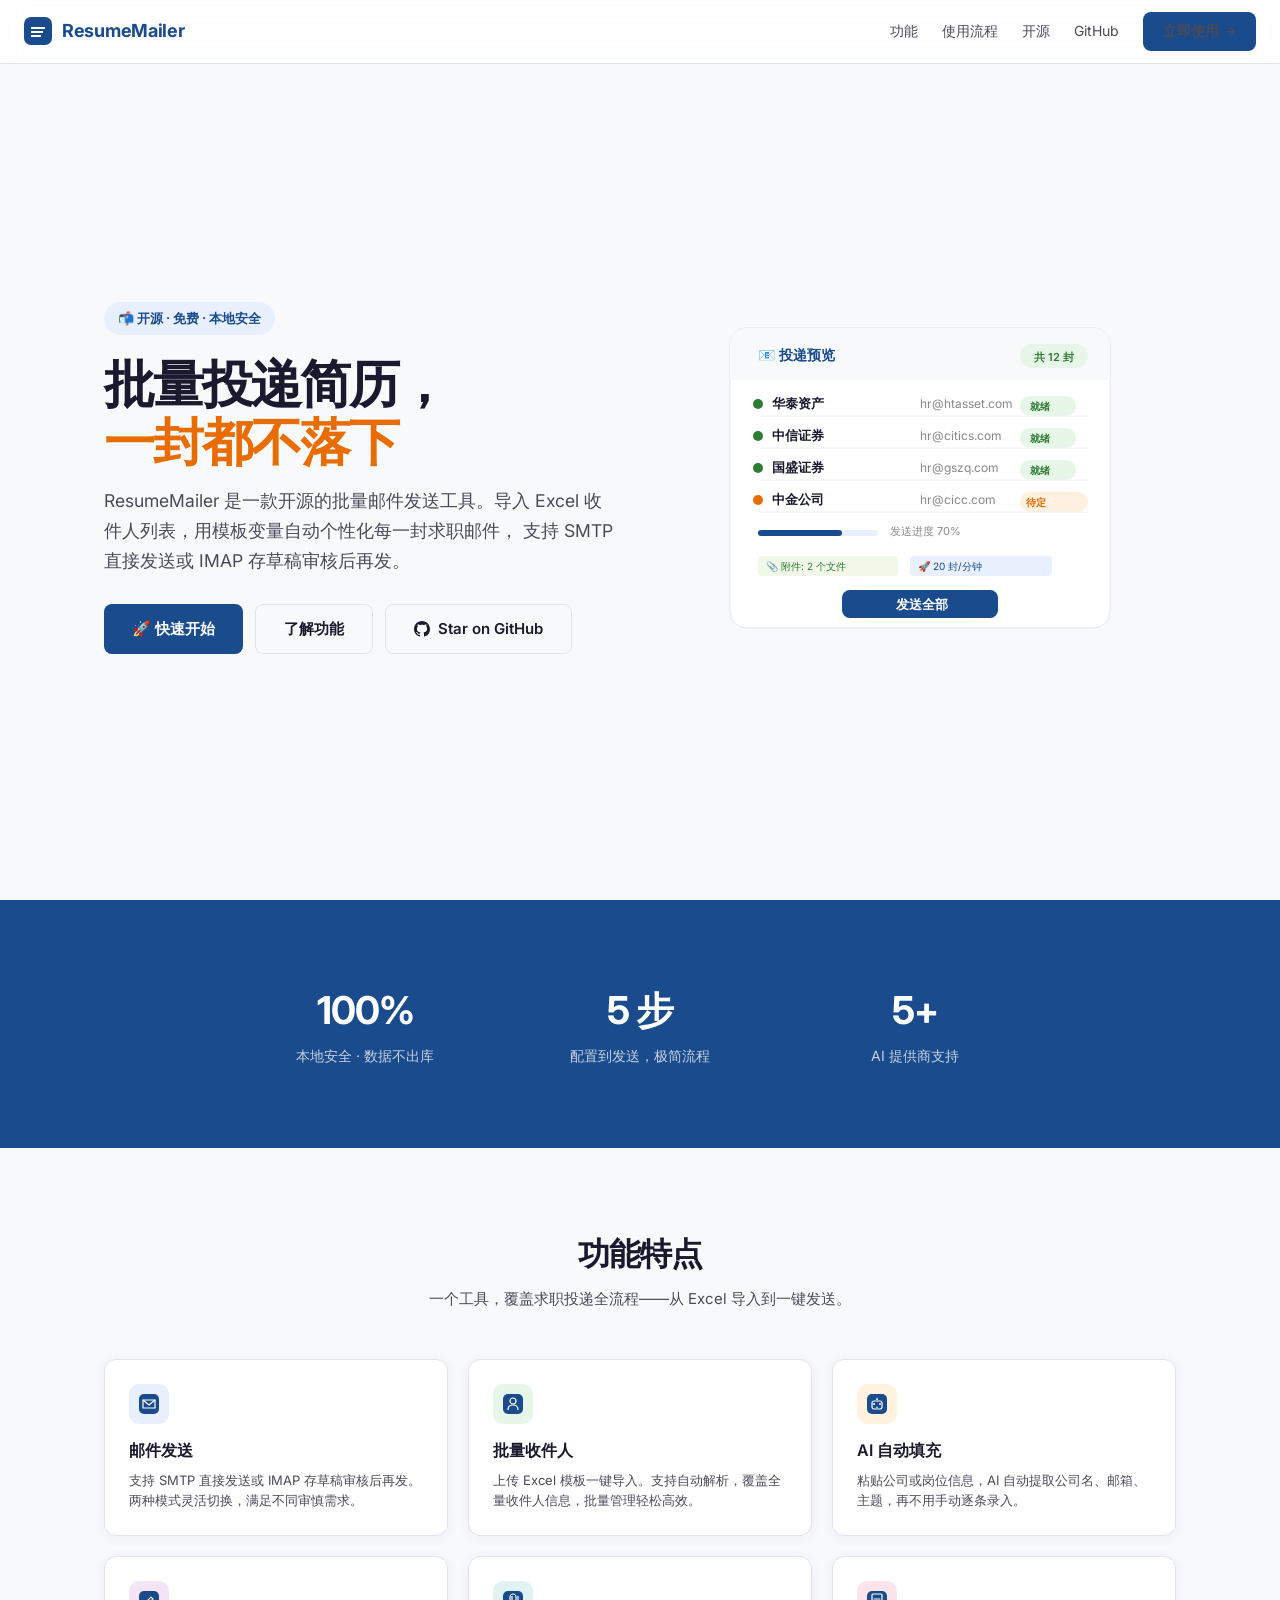
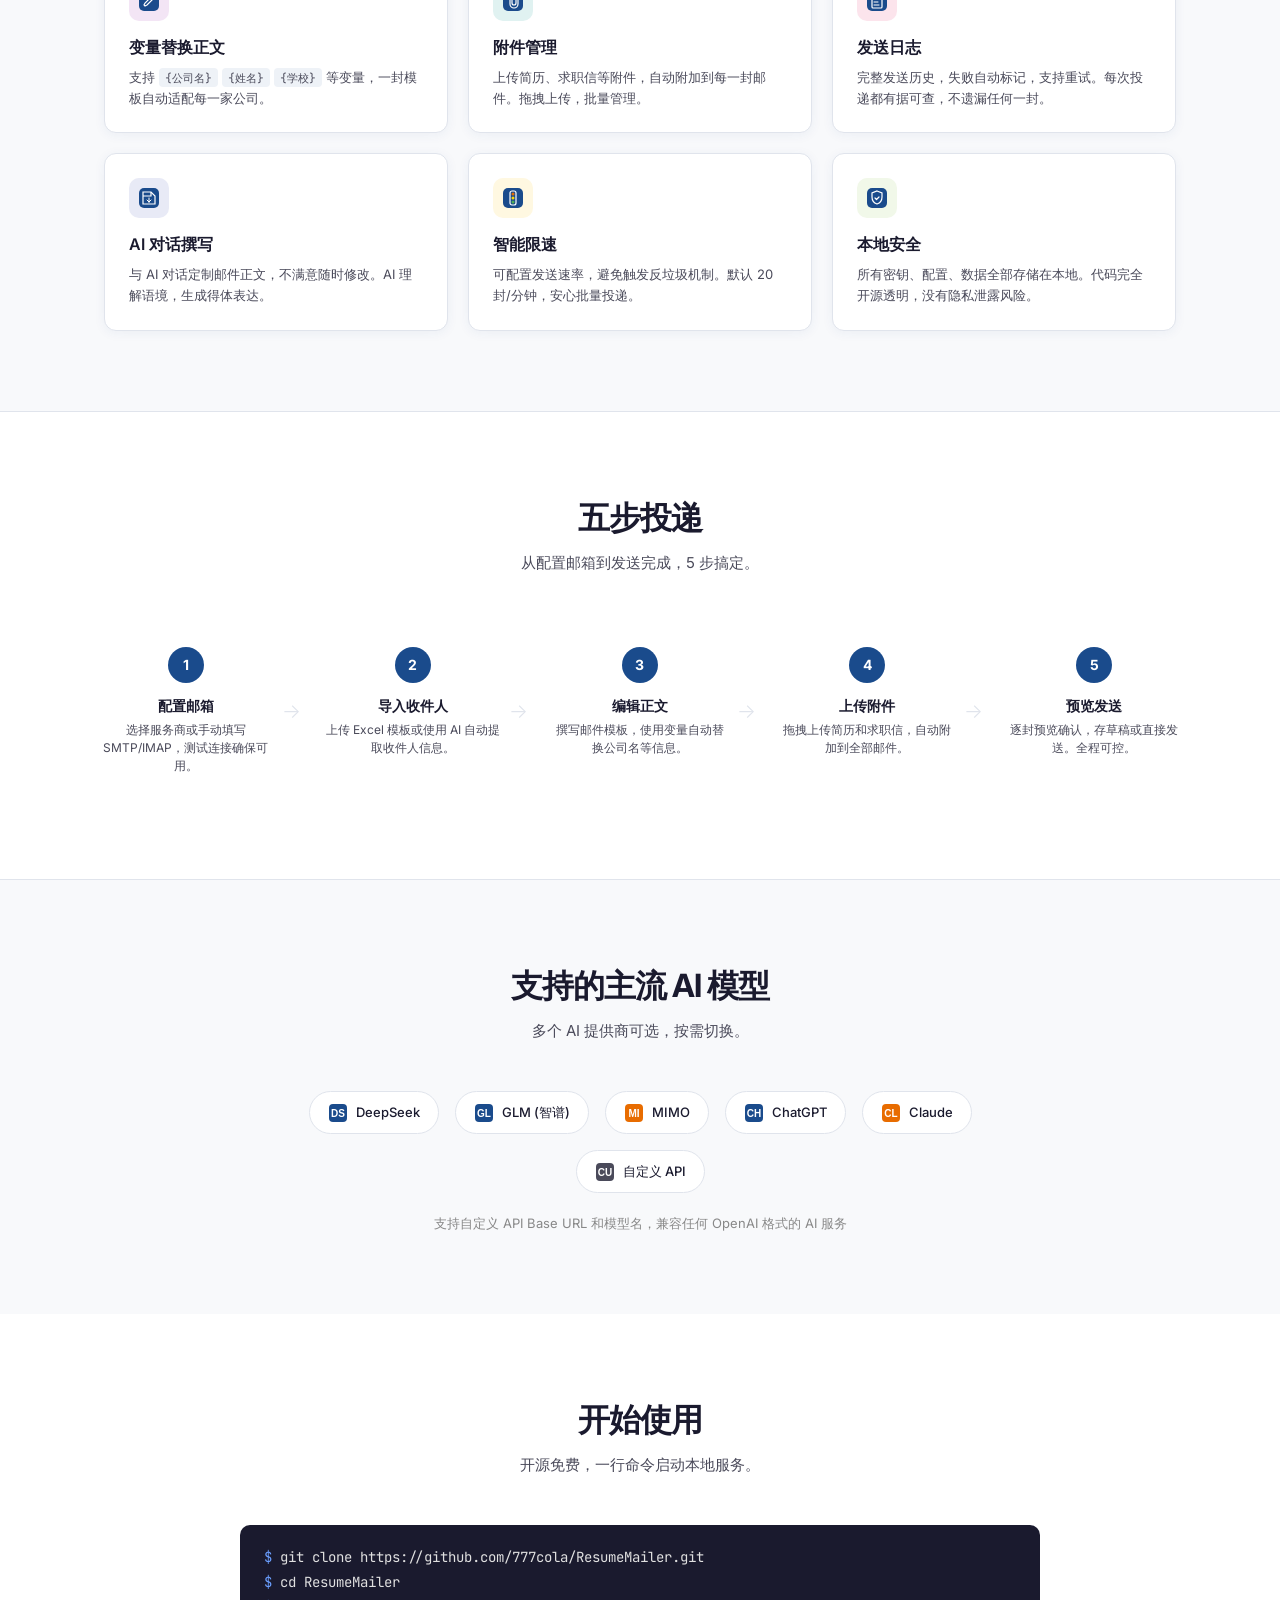
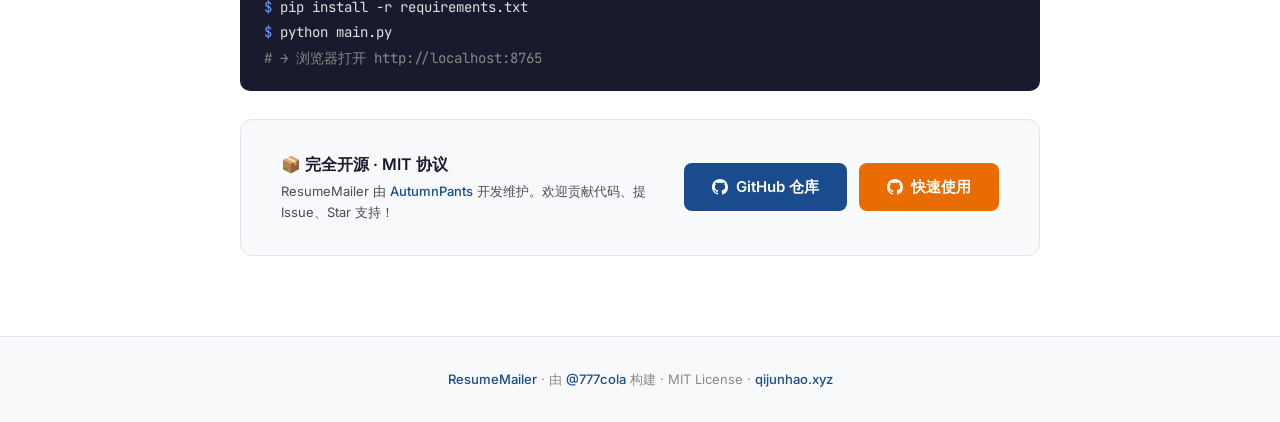
==== index.html @ 001fdec0 "feat: add marketing landing page + README badge link" ====
<!DOCTYPE html>
<html lang="zh-CN">
<head>
<meta charset="UTF-8">
<meta name="viewport" content="width=device-width, initial-scale=1.0">
<title>ResumeMailer · 简历投递助手 — 批量发送求职邮件</title>
<link rel="icon" type="image/svg+xml" href="data:image/svg+xml,%3Csvg xmlns='http://www.w3.org/2000/svg' width='32' height='32' viewBox='0 0 32 32'%3E%3Crect width='32' height='32' rx='7' fill='%231A4B8C'/%3E%3Cpath d='M9 12h14v2H9zm0 4h12v2H9zm0 4h10v2H9z' fill='%23fff'/%3E%3C/svg%3E">
<link rel="preconnect" href="https://fonts.googleapis.com">
<link rel="preconnect" href="https://fonts.gstatic.com" crossorigin>
<link href="https://fonts.googleapis.com/css2?family=Inter:opsz,wght@14..32,400..700&family=JetBrains+Mono:wght@400..600&display=swap" rel="stylesheet">
<style>
/* ── Reset & Base ── */
*,*::before,*::after{box-sizing:border-box;margin:0;padding:0}
html{scroll-behavior:smooth}
body{font-family:'Inter',-apple-system,BlinkMacSystemFont,'Segoe UI','PingFang SC','Microsoft YaHei',sans-serif;background:#f8f9fb;color:#1a1a2e;line-height:1.6;-webkit-font-smoothing:antialiased}
img{max-width:100%;display:block}
a{color:inherit;text-decoration:none}
code{font-family:'JetBrains Mono',monospace;font-size:.875em;background:#eef2f7;padding:2px 6px;border-radius:4px}

/* ── Colors ── */
:root{
  --primary:#1A4B8C;
  --primary-dark:#0f3260;
  --primary-light:#e8f0fe;
  --accent:#E86C00;
  --accent-light:#fff0e0;
  --bg:#f8f9fb;
  --card:#ffffff;
  --text:#1a1a2e;
  --text-mid:#4a4a5a;
  --text-light:#888;
  --border:#e0e4ec;
  --shadow:0 2px 12px rgba(26,75,140,.06);
}

/* ── Navigation ── */
nav{
  position:sticky;top:0;z-index:100;
  display:flex;align-items:center;justify-content:space-between;
  padding:0 24px;height:64px;
  background:rgba(255,255,255,.85);backdrop-filter:blur(12px);
  border-bottom:1px solid var(--border);
}
.nav-brand{display:flex;align-items:center;gap:10px;font-size:18px;font-weight:700;color:var(--primary);letter-spacing:-.3px}
.nav-brand svg{flex-shrink:0}
.nav-links{display:flex;align-items:center;gap:24px}
.nav-links a{font-size:14px;color:var(--text-mid);transition:color .2s}
.nav-links a:hover{color:var(--primary)}
.nav-cta{
  padding:8px 20px;background:var(--primary);color:#fff;border-radius:8px;
  font-size:14px;font-weight:600;transition:background .2s,transform .15s;
}
.nav-cta:hover{background:var(--primary-dark);transform:translateY(-1px)}
@media(max-width:640px){
  .nav-links a:not(.nav-cta){display:none}
  nav{padding:0 16px}
}

/* ── Hero ── */
.hero{
  display:grid;grid-template-columns:1fr 1fr;gap:48px;
  max-width:1120px;margin:0 auto;padding:72px 24px 80px;
  min-height:calc(100dvh - 64px);align-content:center;
}
.hero-left{display:flex;flex-direction:column;justify-content:center}
.hero-badge{
  display:inline-flex;align-items:center;gap:6px;
  padding:6px 14px;background:var(--primary-light);color:var(--primary);
  border-radius:100px;font-size:13px;font-weight:600;
  margin-bottom:20px;width:fit-content;
}
.hero h1{
  font-size:clamp(2rem,4.5vw,3.2rem);font-weight:700;letter-spacing:-.04em;line-height:1.12;
  text-wrap:balance;margin-bottom:16px;
}
.hero h1 span{color:var(--accent)}
.hero p{
  font-size:clamp(1rem,1.5vw,1.1rem);color:var(--text-mid);
  max-width:65ch;line-height:1.7;margin-bottom:28px;
}
.hero-actions{display:flex;gap:12px;flex-wrap:wrap}
.btn-primary{
  padding:12px 28px;background:var(--primary);color:#fff;border:none;
  border-radius:8px;font-size:15px;font-weight:600;cursor:pointer;
  transition:background .2s,transform .15s;
  display:inline-flex;align-items:center;gap:8px;
}
.btn-primary:hover{background:var(--primary-dark);transform:translateY(-1px)}
.btn-outline{
  padding:12px 28px;background:transparent;color:var(--text);border:1px solid var(--border);
  border-radius:8px;font-size:15px;font-weight:600;cursor:pointer;
  transition:all .2s;
  display:inline-flex;align-items:center;gap:8px;
}
.btn-outline:hover{border-color:var(--primary);color:var(--primary);background:var(--primary-light)}
.btn-accent{
  padding:12px 28px;background:var(--accent);color:#fff;border:none;
  border-radius:8px;font-size:15px;font-weight:600;cursor:pointer;
  transition:background .2s,transform .15s;
  display:inline-flex;align-items:center;gap:8px;
}
.btn-accent:hover{background:#d46100;transform:translateY(-1px)}

/* Hero right - visual */
.hero-visual{
  display:flex;align-items:center;justify-content:center;
  position:relative;
}
@media(max-width:768px){
  .hero{grid-template-columns:1fr;padding:48px 20px 60px;min-height:auto;gap:32px}
  .hero-visual{order:-1}
}

/* ── Section shared ── */
section{padding:80px 24px}
.section-header{text-align:center;margin-bottom:48px}
.section-header h2{font-size:clamp(1.5rem,3vw,2rem);font-weight:700;letter-spacing:-.03em;margin-bottom:8px}
.section-header p{color:var(--text-mid);max-width:60ch;margin:0 auto;font-size:15px}

/* ── Features ── */
.features{max-width:1120px;margin:0 auto}
.feature-grid{display:grid;grid-template-columns:repeat(3,1fr);gap:20px}
.feature-card{
  background:var(--card);border-radius:12px;padding:24px;
  box-shadow:var(--shadow);border:1px solid var(--border);
  transition:transform .2s,box-shadow .2s;
}
.feature-card:hover{transform:translateY(-2px);box-shadow:0 6px 24px rgba(26,75,140,.1)}
.feature-icon{width:40px;height:40px;border-radius:10px;display:flex;align-items:center;justify-content:center;margin-bottom:14px}
.feature-card h3{font-size:16px;font-weight:600;margin-bottom:6px}
.feature-card p{font-size:13px;color:var(--text-mid);line-height:1.6}
@media(max-width:768px){.feature-grid{grid-template-columns:repeat(2,1fr)}}
@media(max-width:480px){.feature-grid{grid-template-columns:1fr}}

/* ── How it works ── */
.how-it-works{background:#fff;border-top:1px solid var(--border);border-bottom:1px solid var(--border)}
.how-container{max-width:1120px;margin:0 auto}
.steps{display:grid;grid-template-columns:repeat(5,1fr);gap:16px;counter-reset:step}
.step-card{text-align:center;padding:24px 16px;position:relative}
.step-card::after{
  content:'→';position:absolute;right:-10px;top:50%;transform:translateY(-50%);
  font-size:20px;color:var(--border);font-weight:300;
}
.step-card:last-child::after{display:none}
.step-num{
  width:36px;height:36px;border-radius:50%;background:var(--primary);color:#fff;
  display:flex;align-items:center;justify-content:center;
  font-size:14px;font-weight:700;margin:0 auto 12px;
}
.step-card h3{font-size:14px;font-weight:600;margin-bottom:4px}
.step-card p{font-size:12px;color:var(--text-mid);line-height:1.5}
@media(max-width:768px){
  .steps{grid-template-columns:1fr 1fr;gap:12px}
  .step-card::after{display:none}
  .step-card{padding:16px 12px;background:#f8f9fb;border-radius:10px}
}
@media(max-width:480px){.steps{grid-template-columns:1fr}}

/* ── AI Providers ── */
.providers{text-align:center}
.providers-grid{display:flex;flex-wrap:wrap;justify-content:center;gap:16px;max-width:720px;margin:0 auto}
.provider-chip{
  display:flex;align-items:center;gap:8px;
  padding:10px 18px;background:var(--card);border:1px solid var(--border);border-radius:100px;
  font-size:13px;font-weight:500;transition:all .2s;
}
.provider-chip:hover{border-color:var(--primary);box-shadow:0 2px 8px rgba(26,75,140,.08)}
.provider-chip .logo{width:20px;height:20px;border-radius:4px;display:flex;align-items:center;justify-content:center;font-size:14px;flex-shrink:0}

/* ── Stats ── */
.stats{background:var(--primary);color:#fff}
.stats-grid{max-width:800px;margin:0 auto;display:grid;grid-template-columns:repeat(3,1fr);gap:24px;text-align:center}
.stat-item .num{font-size:clamp(2rem,3vw,2.8rem);font-weight:700;letter-spacing:-.03em}
.stat-item .label{font-size:14px;opacity:.75;margin-top:4px}

/* ── Open Source ── */
.oss{background:#fff}
.oss-content{max-width:800px;margin:0 auto;text-align:center}
.oss-card{
  background:var(--bg);border-radius:12px;padding:32px 40px;margin-top:28px;
  display:flex;align-items:center;justify-content:space-between;gap:24px;
  border:1px solid var(--border);text-align:left;
}
.oss-card-left h3{font-size:16px;font-weight:600;margin-bottom:4px}
.oss-card-left p{font-size:13px;color:var(--text-mid)}
.oss-card-right{display:flex;gap:12px;flex-shrink:0}
@media(max-width:640px){
  .oss-card{flex-direction:column;text-align:center;padding:24px}
  .oss-card-right{width:100%}
  .oss-card-right .btn-primary,.oss-card-right .btn-outline{flex:1;justify-content:center}
}

/* ── Footer ── */
footer{
  text-align:center;padding:32px 24px;
  border-top:1px solid var(--border);
  font-size:13px;color:var(--text-light);
}
footer a{color:var(--primary);font-weight:500}
footer a:hover{text-decoration:underline}

/* ── Toast / Animation helpers ── */
@keyframes fadeUp{from{opacity:0;transform:translateY(20px)}to{opacity:1;transform:translateY(0)}}
.animate-in{animation:fadeUp .6s ease-out both}
.delay-1{animation-delay:.1s}
.delay-2{animation-delay:.2s}
.delay-3{animation-delay:.3s}
.delay-4{animation-delay:.4s}
@media(prefers-reduced-motion:reduce){.animate-in{animation:none}}

/* ── Responsive ── */
@media(max-width:480px){
  section{padding:48px 16px}
  .section-header{margin-bottom:28px}
  .hero-actions{flex-direction:column}
  .hero-actions .btn-primary,.hero-actions .btn-accent,.hero-actions .btn-outline{width:100%;justify-content:center}
  .stat-item .num{font-size:1.5rem}
}
</style>
</head>
<body>

<!-- ── Navigation ── -->
<nav>
  <a href="#" class="nav-brand">
    <svg width="28" height="28" viewBox="0 0 28 28" fill="none"><rect width="28" height="28" rx="7" fill="#1A4B8C"/><path d="M7 10h14v2H7zm0 4h12v2H7zm0 4h10v2H7z" fill="#fff"/></svg>
    ResumeMailer
  </a>
  <div class="nav-links">
    <a href="#features">功能</a>
    <a href="#how">使用流程</a>
    <a href="#oss">开源</a>
    <a href="https://github.com/777cola/ResumeMailer" target="_blank" rel="noopener">GitHub</a>
    <a href="#oss" class="nav-cta">立即使用 →</a>
  </div>
</nav>

<!-- ── Hero ── -->
<section class="hero" id="hero">
  <div class="hero-left">
    <div class="hero-badge animate-in">📬 开源 · 免费 · 本地安全</div>
    <h1 class="animate-in delay-1">批量投递简历，<br><span>一封都不落下</span></h1>
    <p class="animate-in delay-2">
      ResumeMailer 是一款开源的批量邮件发送工具。导入 Excel 收件人列表，用模板变量自动个性化每一封求职邮件，
      支持 SMTP 直接发送或 IMAP 存草稿审核后再发。
    </p>
    <div class="hero-actions animate-in delay-3">
      <a href="#oss" class="btn-primary">🚀 快速开始</a>
      <a href="#features" class="btn-outline">了解功能</a>
      <a href="https://github.com/777cola/ResumeMailer" target="_blank" rel="noopener" class="btn-outline">
        <svg width="16" height="16" viewBox="0 0 16 16" fill="currentColor"><path d="M8 0C3.58 0 0 3.58 0 8c0 3.54 2.29 6.53 5.47 7.59.4.07.55-.17.55-.38 0-.19-.01-.82-.01-1.49-2.01.37-2.53-.49-2.69-.94-.09-.23-.48-.94-.82-1.13-.28-.15-.68-.52-.01-.53.63-.01 1.08.58 1.23.82.72 1.21 1.87.87 2.33.66.07-.52.28-.87.51-1.07-1.78-.2-3.64-.89-3.64-3.95 0-.87.31-1.59.82-2.15-.08-.2-.36-1.02.08-2.12 0 0 .67-.21 2.2.82.64-.18 1.32-.27 2-.27.68 0 1.36.09 2 .27 1.53-1.04 2.2-.82 2.2-.82.44 1.1.16 1.92.08 2.12.51.56.82 1.27.82 2.15 0 3.07-1.87 3.75-3.65 3.95.29.25.54.73.54 1.48 0 1.07-.01 1.93-.01 2.2 0 .21.15.46.55.38A8.013 8.013 0 0016 8c0-4.42-3.58-8-8-8z"/></svg>
        Star on GitHub
      </a>
    </div>
  </div>
  <div class="hero-visual animate-in delay-2">
    <svg width="420" height="340" viewBox="0 0 420 340" fill="none" xmlns="http://www.w3.org/2000/svg" style="max-width:100%;height:auto">
      <!-- Card background -->
      <rect x="20" y="20" width="380" height="300" rx="16" fill="white" stroke="#e0e4ec" stroke-width="1"/>
      <!-- Card header -->
      <rect x="20" y="20" width="380" height="52" rx="16" fill="#f8f9fb"/>
      <rect x="20" y="52" width="380" height="20" fill="#f8f9fb"/>
      <text x="48" y="52" font-family="Inter,system-ui,sans-serif" font-size="14" font-weight="600" fill="#1A4B8C">📧 投递预览</text>
      <rect x="310" y="36" width="68" height="24" rx="12" fill="#e8f5e9"/>
      <text x="324" y="53" font-family="Inter,system-ui,sans-serif" font-size="11" font-weight="600" fill="#2e7d32">共 12 封</text>
      <!-- Row 1 -->
      <circle cx="48" cy="96" r="5" fill="#2e7d32"/>
      <text x="62" y="100" font-family="Inter,system-ui,sans-serif" font-size="13" font-weight="600" fill="#1a1a2e">华泰资产</text>
      <text x="210" y="100" font-family="Inter,system-ui,sans-serif" font-size="12" fill="#888">hr@htasset.com</text>
      <rect x="310" y="88" width="56" height="20" rx="10" fill="#e8f5e9"/>
      <text x="320" y="102" font-family="Inter,system-ui,sans-serif" font-size="10" font-weight="600" fill="#2e7d32">就绪</text>
      <line x1="48" y1="108" x2="380" y2="108" stroke="#f0f2f5" stroke-width="1"/>
      <!-- Row 2 -->
      <circle cx="48" cy="128" r="5" fill="#2e7d32"/>
      <text x="62" y="132" font-family="Inter,system-ui,sans-serif" font-size="13" font-weight="600" fill="#1a1a2e">中信证券</text>
      <text x="210" y="132" font-family="Inter,system-ui,sans-serif" font-size="12" fill="#888">hr@citics.com</text>
      <rect x="310" y="120" width="56" height="20" rx="10" fill="#e8f5e9"/>
      <text x="320" y="134" font-family="Inter,system-ui,sans-serif" font-size="10" font-weight="600" fill="#2e7d32">就绪</text>
      <line x1="48" y1="140" x2="380" y2="140" stroke="#f0f2f5" stroke-width="1"/>
      <!-- Row 3 -->
      <circle cx="48" cy="160" r="5" fill="#2e7d32"/>
      <text x="62" y="164" font-family="Inter,system-ui,sans-serif" font-size="13" font-weight="600" fill="#1a1a2e">国盛证券</text>
      <text x="210" y="164" font-family="Inter,system-ui,sans-serif" font-size="12" fill="#888">hr@gszq.com</text>
      <rect x="310" y="152" width="56" height="20" rx="10" fill="#e8f5e9"/>
      <text x="320" y="166" font-family="Inter,system-ui,sans-serif" font-size="10" font-weight="600" fill="#2e7d32">就绪</text>
      <line x1="48" y1="172" x2="380" y2="172" stroke="#f0f2f5" stroke-width="1"/>
      <!-- Row 4 (pending) -->
      <circle cx="48" cy="192" r="5" fill="#E86C00"/>
      <text x="62" y="196" font-family="Inter,system-ui,sans-serif" font-size="13" font-weight="600" fill="#1a1a2e">中金公司</text>
      <text x="210" y="196" font-family="Inter,system-ui,sans-serif" font-size="12" fill="#888">hr@cicc.com</text>
      <rect x="310" y="184" width="68" height="20" rx="10" fill="#fff0e0"/>
      <text x="316" y="198" font-family="Inter,system-ui,sans-serif" font-size="10" font-weight="600" fill="#E86C00">待定</text>
      <line x1="48" y1="204" x2="380" y2="204" stroke="#f0f2f5" stroke-width="1"/>
      <!-- Progress bar -->
      <rect x="48" y="222" width="120" height="6" rx="3" fill="#e8f0fe"/>
      <rect x="48" y="222" width="84" height="6" rx="3" fill="#1A4B8C"/>
      <text x="180" y="227" font-family="Inter,system-ui,sans-serif" font-size="11" fill="#888">发送进度 70%</text>
      <!-- Stats row -->
      <rect x="48" y="248" width="140" height="20" rx="4" fill="#f1f8e9"/>
      <text x="56" y="262" font-family="Inter,system-ui,sans-serif" font-size="10" fill="#2e7d32">📎 附件: 2 个文件</text>
      <rect x="200" y="248" width="142" height="20" rx="4" fill="#e8f0fe"/>
      <text x="208" y="262" font-family="Inter,system-ui,sans-serif" font-size="10" fill="#1A4B8C">🚀 20 封/分钟</text>
      <!-- Send button -->
      <rect x="132" y="282" width="156" height="28" rx="8" fill="#1A4B8C"/>
      <text x="186" y="301" font-family="Inter,system-ui,sans-serif" font-size="13" font-weight="600" fill="white">发送全部</text>
    </svg>
  </div>
</section>

<!-- ── Stats ── -->
<section class="stats">
  <div class="stats-grid">
    <div class="stat-item"><div class="num">100%</div><div class="label">本地安全 · 数据不出库</div></div>
    <div class="stat-item"><div class="num">5 步</div><div class="label">配置到发送，极简流程</div></div>
    <div class="stat-item"><div class="num">5+</div><div class="label">AI 提供商支持</div></div>
  </div>
</section>

<!-- ── Features ── -->
<section class="features" id="features">
  <div class="section-header">
    <h2>功能特点</h2>
    <p>一个工具，覆盖求职投递全流程——从 Excel 导入到一键发送。</p>
  </div>
  <div class="feature-grid">
    <div class="feature-card">
      <div class="feature-icon" style="background:#e8f0fe"><svg width="20" height="20" viewBox="0 0 20 20" fill="none" xmlns="http://www.w3.org/2000/svg"><rect width="20" height="20" rx="5" fill="#1A4B8C"/><path d="M4 6h12v8H4V6z" stroke="white" stroke-width="1.2" fill="none"/><path d="M4 6l6 5 6-5" stroke="white" stroke-width="1.2" fill="none"/></svg></div>
      <h3>邮件发送</h3>
      <p>支持 SMTP 直接发送或 IMAP 存草稿审核后再发。两种模式灵活切换，满足不同审慎需求。</p>
    </div>
    <div class="feature-card">
      <div class="feature-icon" style="background:#e8f5e9"><svg width="20" height="20" viewBox="0 0 20 20" fill="none" xmlns="http://www.w3.org/2000/svg"><rect width="20" height="20" rx="5" fill="#1A4B8C"/><circle cx="10" cy="7" r="3" stroke="white" stroke-width="1.2" fill="none"/><path d="M5 16c0-3 2-5 5-5s5 2 5 5" stroke="white" stroke-width="1.2" fill="none"/></svg></div>
      <h3>批量收件人</h3>
      <p>上传 Excel 模板一键导入。支持自动解析，覆盖全量收件人信息，批量管理轻松高效。</p>
    </div>
    <div class="feature-card">
      <div class="feature-icon" style="background:#fff3e0"><svg width="20" height="20" viewBox="0 0 20 20" fill="none" xmlns="http://www.w3.org/2000/svg"><rect width="20" height="20" rx="5" fill="#1A4B8C"/><path d="M10 3l1 3h-2l1-3z" fill="white"/><rect x="5" y="7" width="10" height="8" rx="2" fill="none" stroke="white" stroke-width="1.2"/><circle cx="7" cy="10" r="1" fill="white"/><circle cx="13" cy="10" r="1" fill="white"/><path d="M9 13c.5.5 1.5.5 2 0" stroke="white" stroke-width="1" fill="none"/></svg></div>
      <h3>AI 自动填充</h3>
      <p>粘贴公司或岗位信息，AI 自动提取公司名、邮箱、主题，再不用手动逐条录入。</p>
    </div>
    <div class="feature-card">
      <div class="feature-icon" style="background:#f3e5f5"><svg width="20" height="20" viewBox="0 0 20 20" fill="none" xmlns="http://www.w3.org/2000/svg"><rect width="20" height="20" rx="5" fill="#1A4B8C"/><path d="M5 14l1-2 6-6 2 2-6 6-2 1-1-1z" stroke="white" stroke-width="1.2" fill="none"/></svg></div>
      <h3>变量替换正文</h3>
      <p>支持 <code>{公司名}</code> <code>{姓名}</code> <code>{学校}</code> 等变量，一封模板自动适配每一家公司。</p>
    </div>
    <div class="feature-card">
      <div class="feature-icon" style="background:#e0f2f1"><svg width="20" height="20" viewBox="0 0 20 20" fill="none" xmlns="http://www.w3.org/2000/svg"><rect width="20" height="20" rx="5" fill="#1A4B8C"/><path d="M9 5v7a2 2 0 004 0V6a3 3 0 00-6 0v7a4 4 0 008 0V5" stroke="white" stroke-width="1.2" fill="none"/></svg></div>
      <h3>附件管理</h3>
      <p>上传简历、求职信等附件，自动附加到每一封邮件。拖拽上传，批量管理。</p>
    </div>
    <div class="feature-card">
      <div class="feature-icon" style="background:#fce4ec"><svg width="20" height="20" viewBox="0 0 20 20" fill="none" xmlns="http://www.w3.org/2000/svg"><rect width="20" height="20" rx="5" fill="#1A4B8C"/><rect x="5" y="3" width="10" height="14" rx="1" stroke="white" stroke-width="1.2" fill="none"/><path d="M7 8h6M7 11h4M7 14h5" stroke="white" stroke-width="1" stroke-linecap="round"/></svg></div>
      <h3>发送日志</h3>
      <p>完整发送历史，失败自动标记，支持重试。每次投递都有据可查，不遗漏任何一封。</p>
    </div>
    <div class="feature-card">
      <div class="feature-icon" style="background:#e8eaf6"><svg width="20" height="20" viewBox="0 0 20 20" fill="none" xmlns="http://www.w3.org/2000/svg"><rect width="20" height="20" rx="5" fill="#1A4B8C"/><path d="M4 4h8l4 4v8H4V4z" stroke="white" stroke-width="1.2" fill="none"/><path d="M4 8h8V4" stroke="white" stroke-width="1.2" fill="none"/><path d="M10 14l-2-2M10 14l2-2M10 14v-4" stroke="white" stroke-width="1" stroke-linecap="round"/></svg></div>
      <h3>AI 对话撰写</h3>
      <p>与 AI 对话定制邮件正文，不满意随时修改。AI 理解语境，生成得体表达。</p>
    </div>
    <div class="feature-card">
      <div class="feature-icon" style="background:#fff8e1"><svg width="20" height="20" viewBox="0 0 20 20" fill="none" xmlns="http://www.w3.org/2000/svg"><rect width="20" height="20" rx="5" fill="#1A4B8C"/><rect x="7" y="3" width="6" height="14" rx="2" stroke="white" stroke-width="1.2" fill="none"/><circle cx="10" cy="6" r="1.5" fill="#E86C00"/><circle cx="10" cy="10" r="1.5" fill="#FFD700"/><circle cx="10" cy="14" r="1.5" fill="#4CAF50"/></svg></div>
      <h3>智能限速</h3>
      <p>可配置发送速率，避免触发反垃圾机制。默认 20 封/分钟，安心批量投递。</p>
    </div>
    <div class="feature-card">
      <div class="feature-icon" style="background:#f1f8e9"><svg width="20" height="20" viewBox="0 0 20 20" fill="none" xmlns="http://www.w3.org/2000/svg"><rect width="20" height="20" rx="5" fill="#1A4B8C"/><path d="M10 3l5 2v4c0 4-2 6-5 7-3-1-5-3-5-7V5l5-2z" stroke="white" stroke-width="1.2" fill="none"/><path d="M8 10l1.5 1.5L12 9" stroke="white" stroke-width="1.2" stroke-linecap="round" stroke-linejoin="round"/></svg></div>
      <h3>本地安全</h3>
      <p>所有密钥、配置、数据全部存储在本地。代码完全开源透明，没有隐私泄露风险。</p>
    </div>
  </div>
</section>

<!-- ── How It Works ── -->
<section class="how-it-works" id="how">
  <div class="how-container">
    <div class="section-header">
      <h2>五步投递</h2>
      <p>从配置邮箱到发送完成，5 步搞定。</p>
    </div>
    <div class="steps">
      <div class="step-card">
        <div class="step-num">1</div>
        <h3>配置邮箱</h3>
        <p>选择服务商或手动填写 SMTP/IMAP，测试连接确保可用。</p>
      </div>
      <div class="step-card">
        <div class="step-num">2</div>
        <h3>导入收件人</h3>
        <p>上传 Excel 模板或使用 AI 自动提取收件人信息。</p>
      </div>
      <div class="step-card">
        <div class="step-num">3</div>
        <h3>编辑正文</h3>
        <p>撰写邮件模板，使用变量自动替换公司名等信息。</p>
      </div>
      <div class="step-card">
        <div class="step-num">4</div>
        <h3>上传附件</h3>
        <p>拖拽上传简历和求职信，自动附加到全部邮件。</p>
      </div>
      <div class="step-card">
        <div class="step-num">5</div>
        <h3>预览发送</h3>
        <p>逐封预览确认，存草稿或直接发送。全程可控。</p>
      </div>
    </div>
  </div>
</section>

<!-- ── AI Providers ── -->
<section class="providers">
  <div class="section-header">
    <h2>支持的主流 AI 模型</h2>
    <p>多个 AI 提供商可选，按需切换。</p>
  </div>
  <div class="providers-grid">
    <div class="provider-chip"><span class="logo"><svg width="18" height="18" viewBox="0 0 18 18" fill="none"><rect width="18" height="18" rx="4" fill="#1A4B8C"/><text x="9" y="13" text-anchor="middle" font-size="10" font-weight="700" fill="white" font-family="sans-serif">DS</text></svg></span> DeepSeek</div>
    <div class="provider-chip"><span class="logo"><svg width="18" height="18" viewBox="0 0 18 18" fill="none"><rect width="18" height="18" rx="4" fill="#1A4B8C"/><text x="9" y="13" text-anchor="middle" font-size="10" font-weight="700" fill="white" font-family="sans-serif">GL</text></svg></span> GLM (智谱)</div>
    <div class="provider-chip"><span class="logo"><svg width="18" height="18" viewBox="0 0 18 18" fill="none"><rect width="18" height="18" rx="4" fill="#E86C00"/><text x="9" y="13" text-anchor="middle" font-size="10" font-weight="700" fill="white" font-family="sans-serif">MI</text></svg></span> MIMO</div>
    <div class="provider-chip"><span class="logo"><svg width="18" height="18" viewBox="0 0 18 18" fill="none"><rect width="18" height="18" rx="4" fill="#1A4B8C"/><text x="9" y="13" text-anchor="middle" font-size="10" font-weight="700" fill="white" font-family="sans-serif">CH</text></svg></span> ChatGPT</div>
    <div class="provider-chip"><span class="logo"><svg width="18" height="18" viewBox="0 0 18 18" fill="none"><rect width="18" height="18" rx="4" fill="#E86C00"/><text x="9" y="13" text-anchor="middle" font-size="10" font-weight="700" fill="white" font-family="sans-serif">CL</text></svg></span> Claude</div>
    <div class="provider-chip"><span class="logo"><svg width="18" height="18" viewBox="0 0 18 18" fill="none"><rect width="18" height="18" rx="4" fill="#4a4a5a"/><text x="9" y="13" text-anchor="middle" font-size="10" font-weight="700" fill="white" font-family="sans-serif">CU</text></svg></span> 自定义 API</div>
  </div>
  <p style="margin-top:20px;font-size:13px;color:var(--text-light);">支持自定义 API Base URL 和模型名，兼容任何 OpenAI 格式的 AI 服务</p>
</section>

<!-- ── Open Source / Get Started ── -->
<section class="oss" id="oss">
  <div class="oss-content">
    <div class="section-header">
      <h2>开始使用</h2>
      <p>开源免费，一行命令启动本地服务。</p>
    </div>
    <div style="background:#1a1a2e;color:#e0e0e0;border-radius:10px;padding:20px 24px;text-align:left;font-family:'JetBrains Mono',monospace;font-size:14px;line-height:1.8;overflow-x:auto;margin-bottom:24px;">
      <span style="color:#6b9fff">$</span> git clone https://github.com/777cola/ResumeMailer.git<br>
      <span style="color:#6b9fff">$</span> cd ResumeMailer<br>
      <span style="color:#6b9fff">$</span> pip install -r requirements.txt<br>
      <span style="color:#6b9fff">$</span> python main.py<br>
      <span style="color:#888"># → 浏览器打开 http://localhost:8765</span>
    </div>
    <div class="oss-card">
      <div class="oss-card-left">
        <h3>📦 完全开源 · MIT 协议</h3>
        <p>ResumeMailer 由 <a href="https://github.com/777cola" style="color:var(--primary);font-weight:500;">AutumnPants</a> 开发维护。欢迎贡献代码、提 Issue、Star 支持！</p>
      </div>
      <div class="oss-card-right">
        <a href="https://github.com/777cola/ResumeMailer" target="_blank" rel="noopener" class="btn-primary">
          <svg width="16" height="16" viewBox="0 0 16 16" fill="currentColor"><path d="M8 0C3.58 0 0 3.58 0 8c0 3.54 2.29 6.53 5.47 7.59.4.07.55-.17.55-.38 0-.19-.01-.82-.01-1.49-2.01.37-2.53-.49-2.69-.94-.09-.23-.48-.94-.82-1.13-.28-.15-.68-.52-.01-.53.63-.01 1.08.58 1.23.82.72 1.21 1.87.87 2.33.66.07-.52.28-.87.51-1.07-1.78-.2-3.64-.89-3.64-3.95 0-.87.31-1.59.82-2.15-.08-.2-.36-1.02.08-2.12 0 0 .67-.21 2.2.82.64-.18 1.32-.27 2-.27.68 0 1.36.09 2 .27 1.53-1.04 2.2-.82 2.2-.82.44 1.1.16 1.92.08 2.12.51.56.82 1.27.82 2.15 0 3.07-1.87 3.75-3.65 3.95.29.25.54.73.54 1.48 0 1.07-.01 1.93-.01 2.2 0 .21.15.46.55.38A8.013 8.013 0 0016 8c0-4.42-3.58-8-8-8z"/></svg>
          GitHub 仓库
        </a>
        <a href="https://github.com/777cola/ResumeMailer" target="_blank" rel="noopener" class="btn-accent">
          <svg width="16" height="16" viewBox="0 0 16 16" fill="currentColor"><path d="M8 0C3.58 0 0 3.58 0 8c0 3.54 2.29 6.53 5.47 7.59.4.07.55-.17.55-.38 0-.19-.01-.82-.01-1.49-2.01.37-2.53-.49-2.69-.94-.09-.23-.48-.94-.82-1.13-.28-.15-.68-.52-.01-.53.63-.01 1.08.58 1.23.82.72 1.21 1.87.87 2.33.66.07-.52.28-.87.51-1.07-1.78-.2-3.64-.89-3.64-3.95 0-.87.31-1.59.82-2.15-.08-.2-.36-1.02.08-2.12 0 0 .67-.21 2.2.82.64-.18 1.32-.27 2-.27.68 0 1.36.09 2 .27 1.53-1.04 2.2-.82 2.2-.82.44 1.1.16 1.92.08 2.12.51.56.82 1.27.82 2.15 0 3.07-1.87 3.75-3.65 3.95.29.25.54.73.54 1.48 0 1.07-.01 1.93-.01 2.2 0 .21.15.46.55.38A8.013 8.013 0 0016 8c0-4.42-3.58-8-8-8z"/></svg>
          快速使用
        </a>
      </div>
    </div>
  </div>
</section>

<!-- ── Footer ── -->
<footer>
  <p>
    <a href="https://github.com/777cola/ResumeMailer">ResumeMailer</a>
    · 由 <a href="https://github.com/777cola">@777cola</a> 构建
    · MIT License
    · <a href="https://qijunhao.xyz">qijunhao.xyz</a>
  </p>
</footer>

</body>
</html>
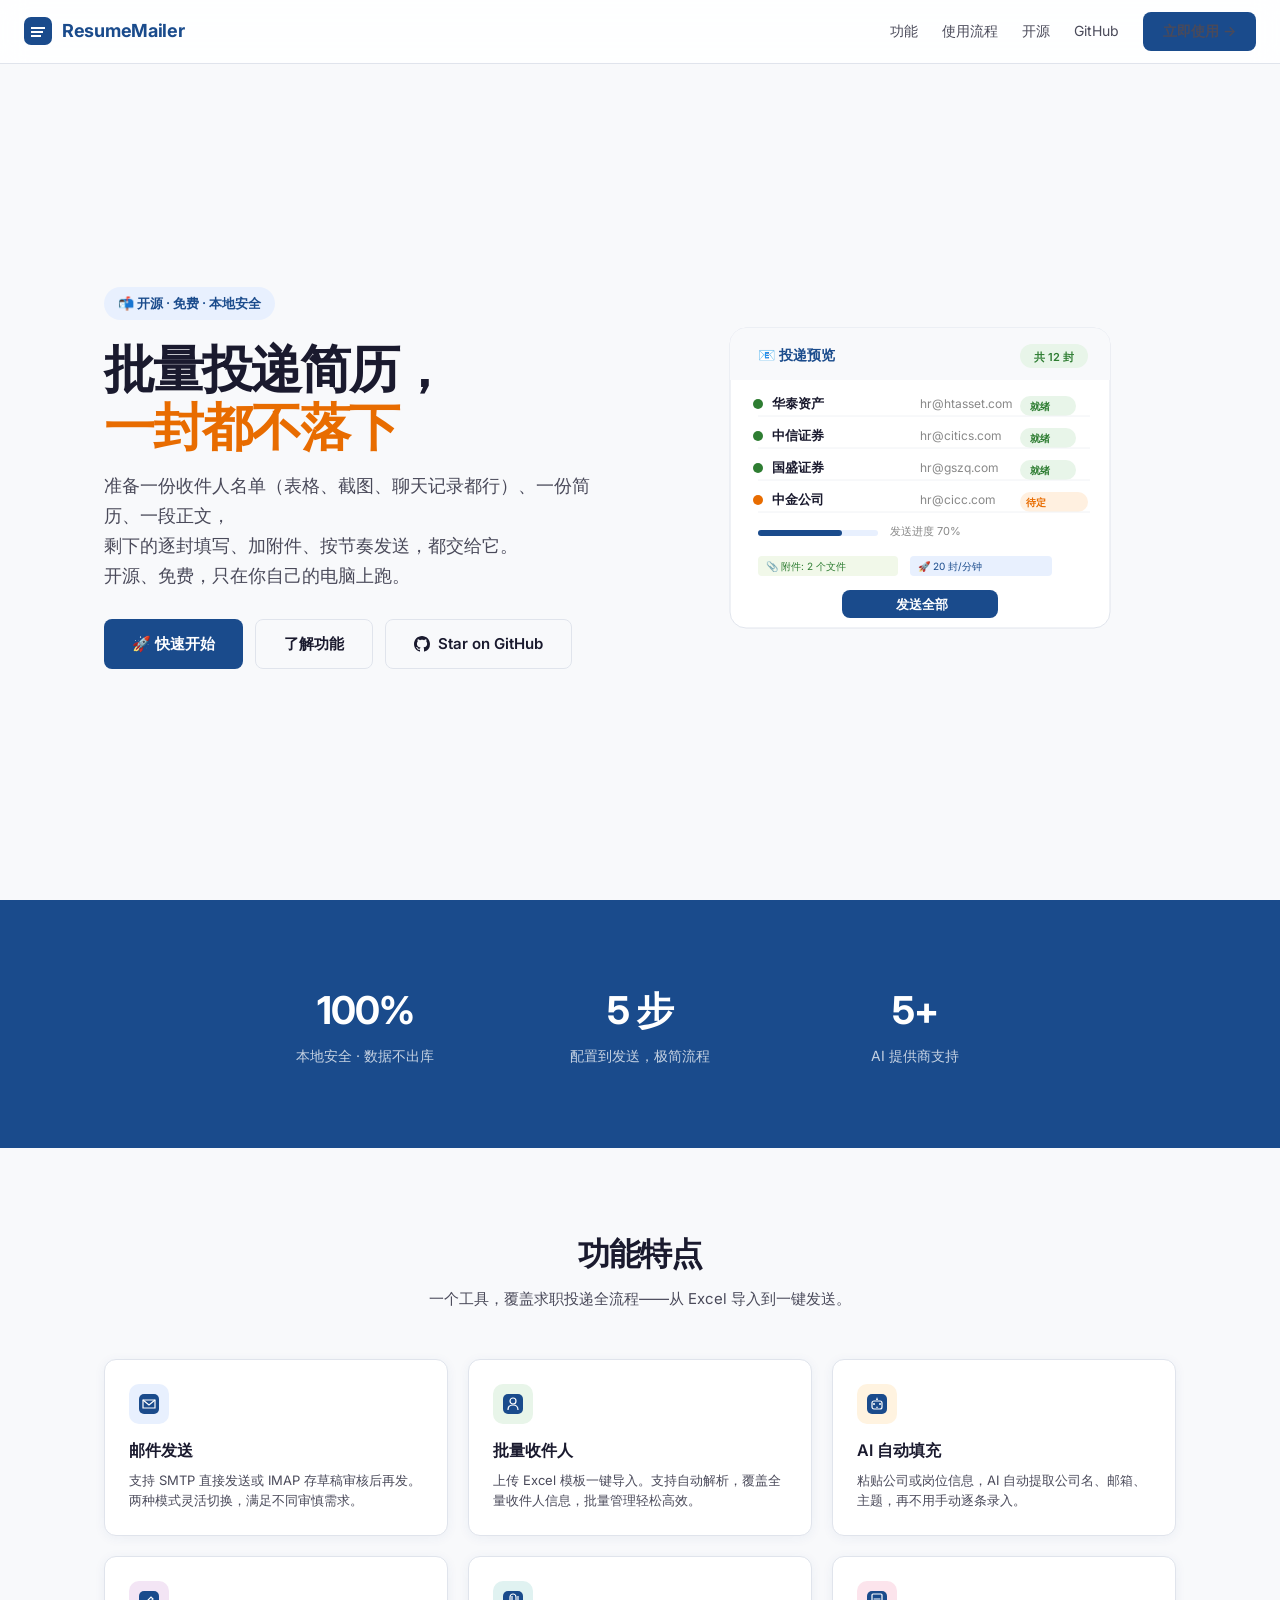
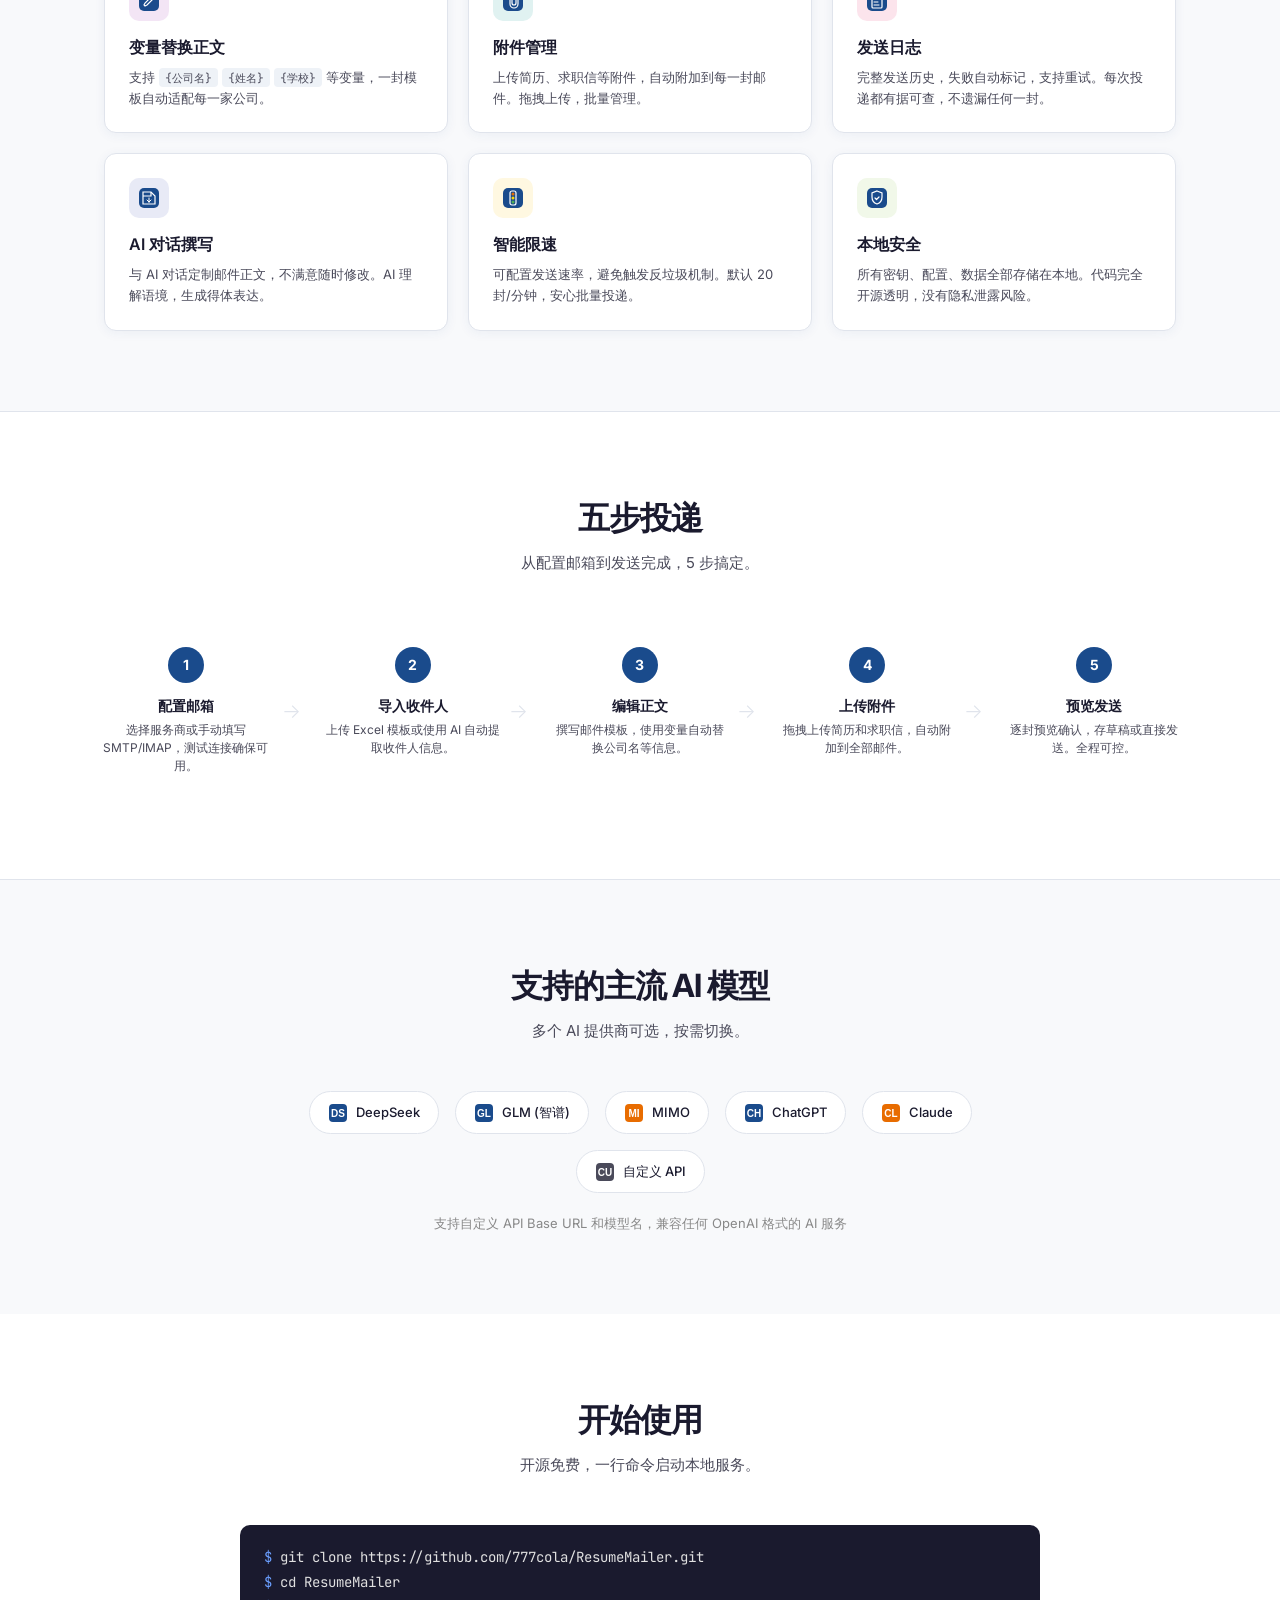
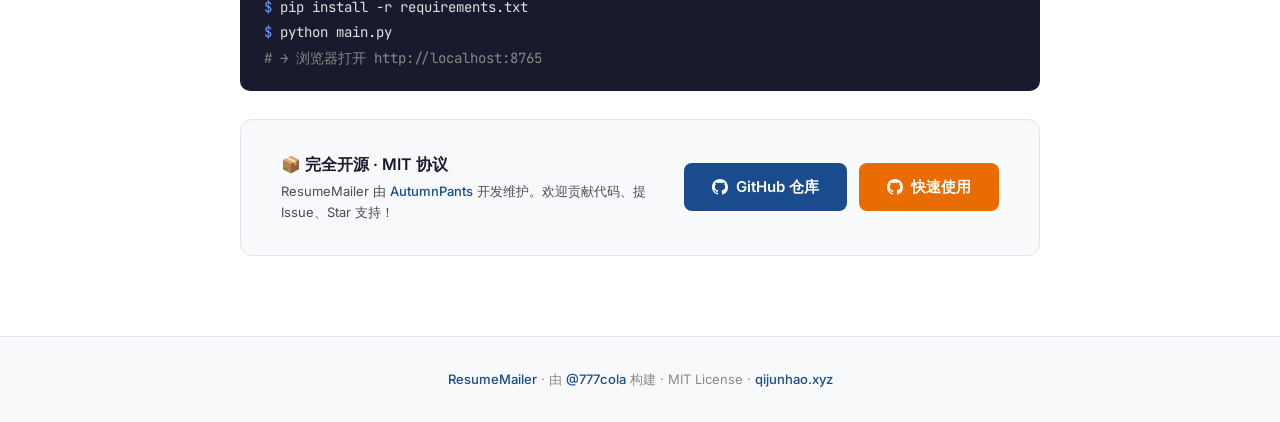
==== commit cde70dd0: "feat: 截图导入收件人 + 写清项目定位 - 新增「🖼 截图/图片」导入：最多 6 张，支持拖拽与 ⌘V 粘贴 - AI 看图提取公司/邮箱/岗位（GPT-4o / Claude / qwen-v" ====
--- a/index.html
+++ b/index.html
@@ -241,8 +241,9 @@
     <div class="hero-badge animate-in">📬 开源 · 免费 · 本地安全</div>
     <h1 class="animate-in delay-1">批量投递简历，<br><span>一封都不落下</span></h1>
     <p class="animate-in delay-2">
-      ResumeMailer 是一款开源的批量邮件发送工具。导入 Excel 收件人列表，用模板变量自动个性化每一封求职邮件，
-      支持 SMTP 直接发送或 IMAP 存草稿审核后再发。
+      准备一份收件人名单（表格、截图、聊天记录都行）、一份简历、一段正文，<br>
+      剩下的逐封填写、加附件、按节奏发送，都交给它。<br>
+      开源、免费，只在你自己的电脑上跑。
     </p>
     <div class="hero-actions animate-in delay-3">
       <a href="#oss" class="btn-primary">🚀 快速开始</a>
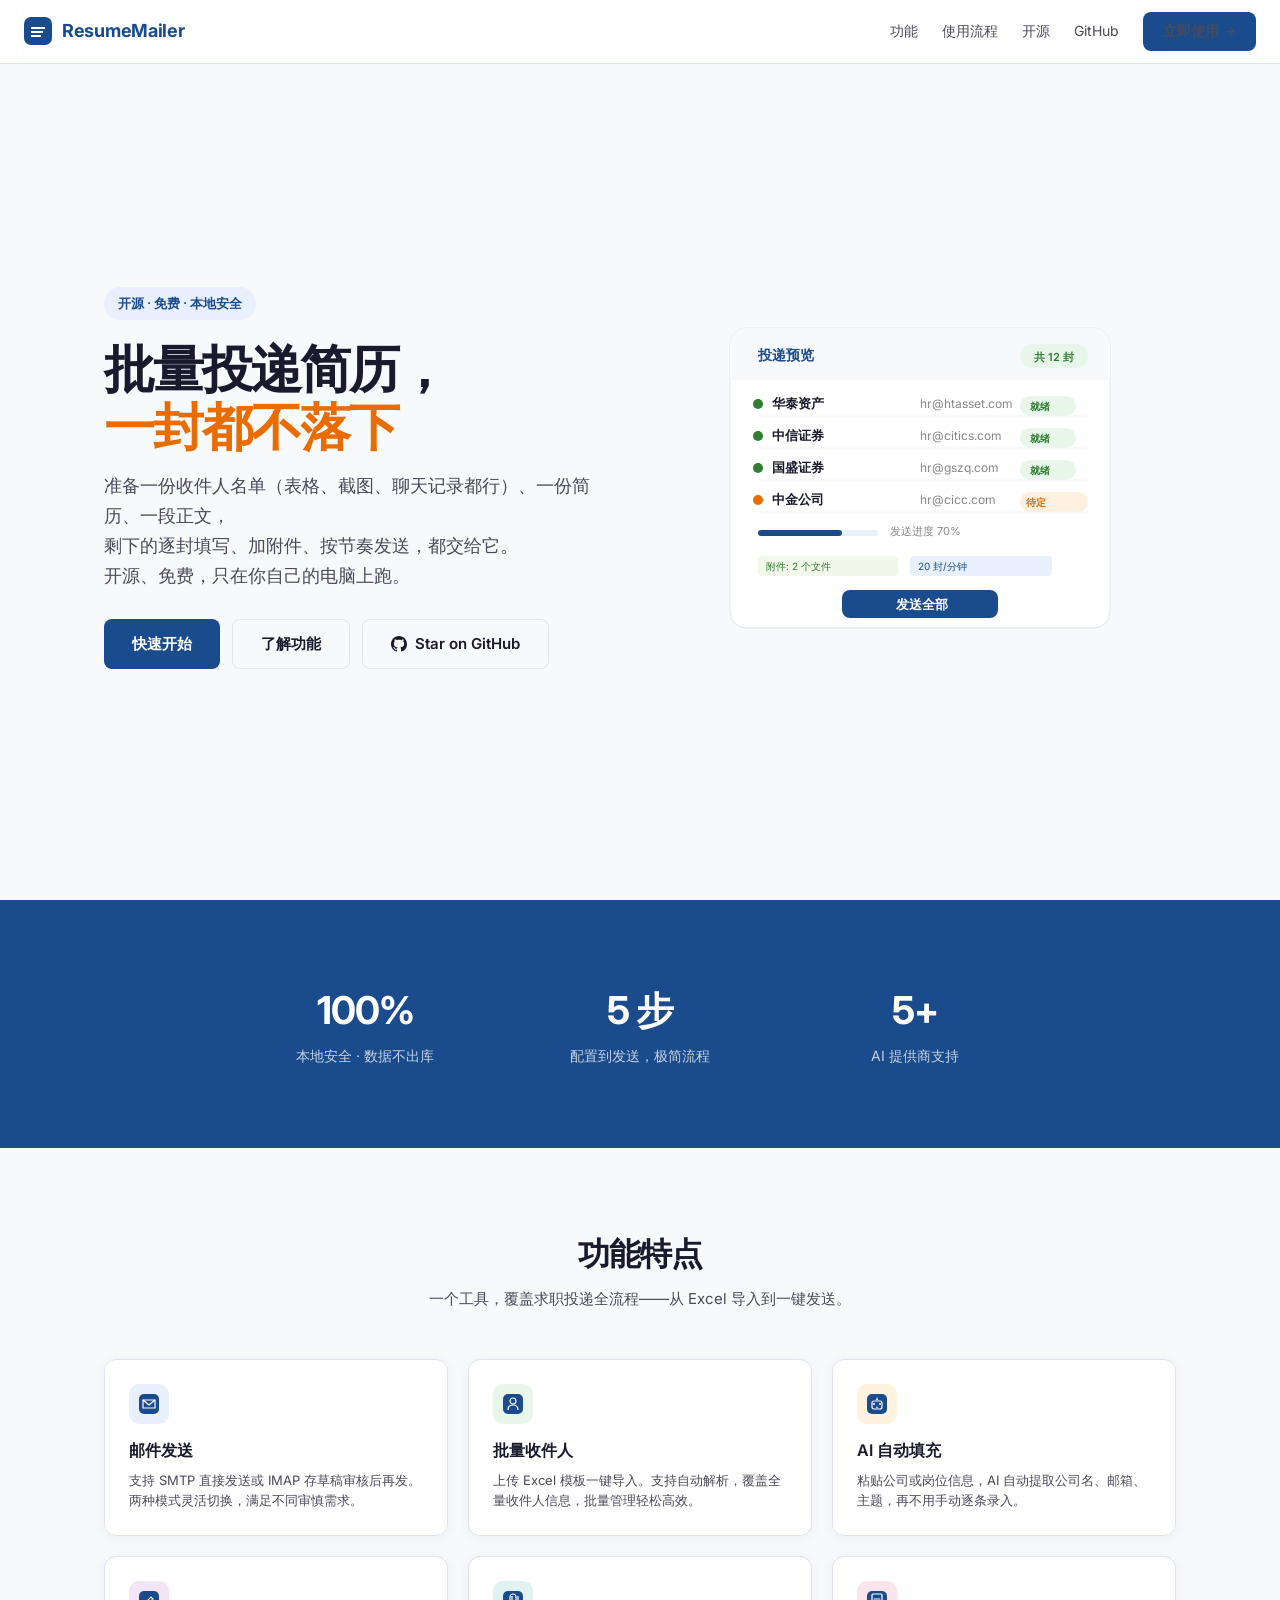
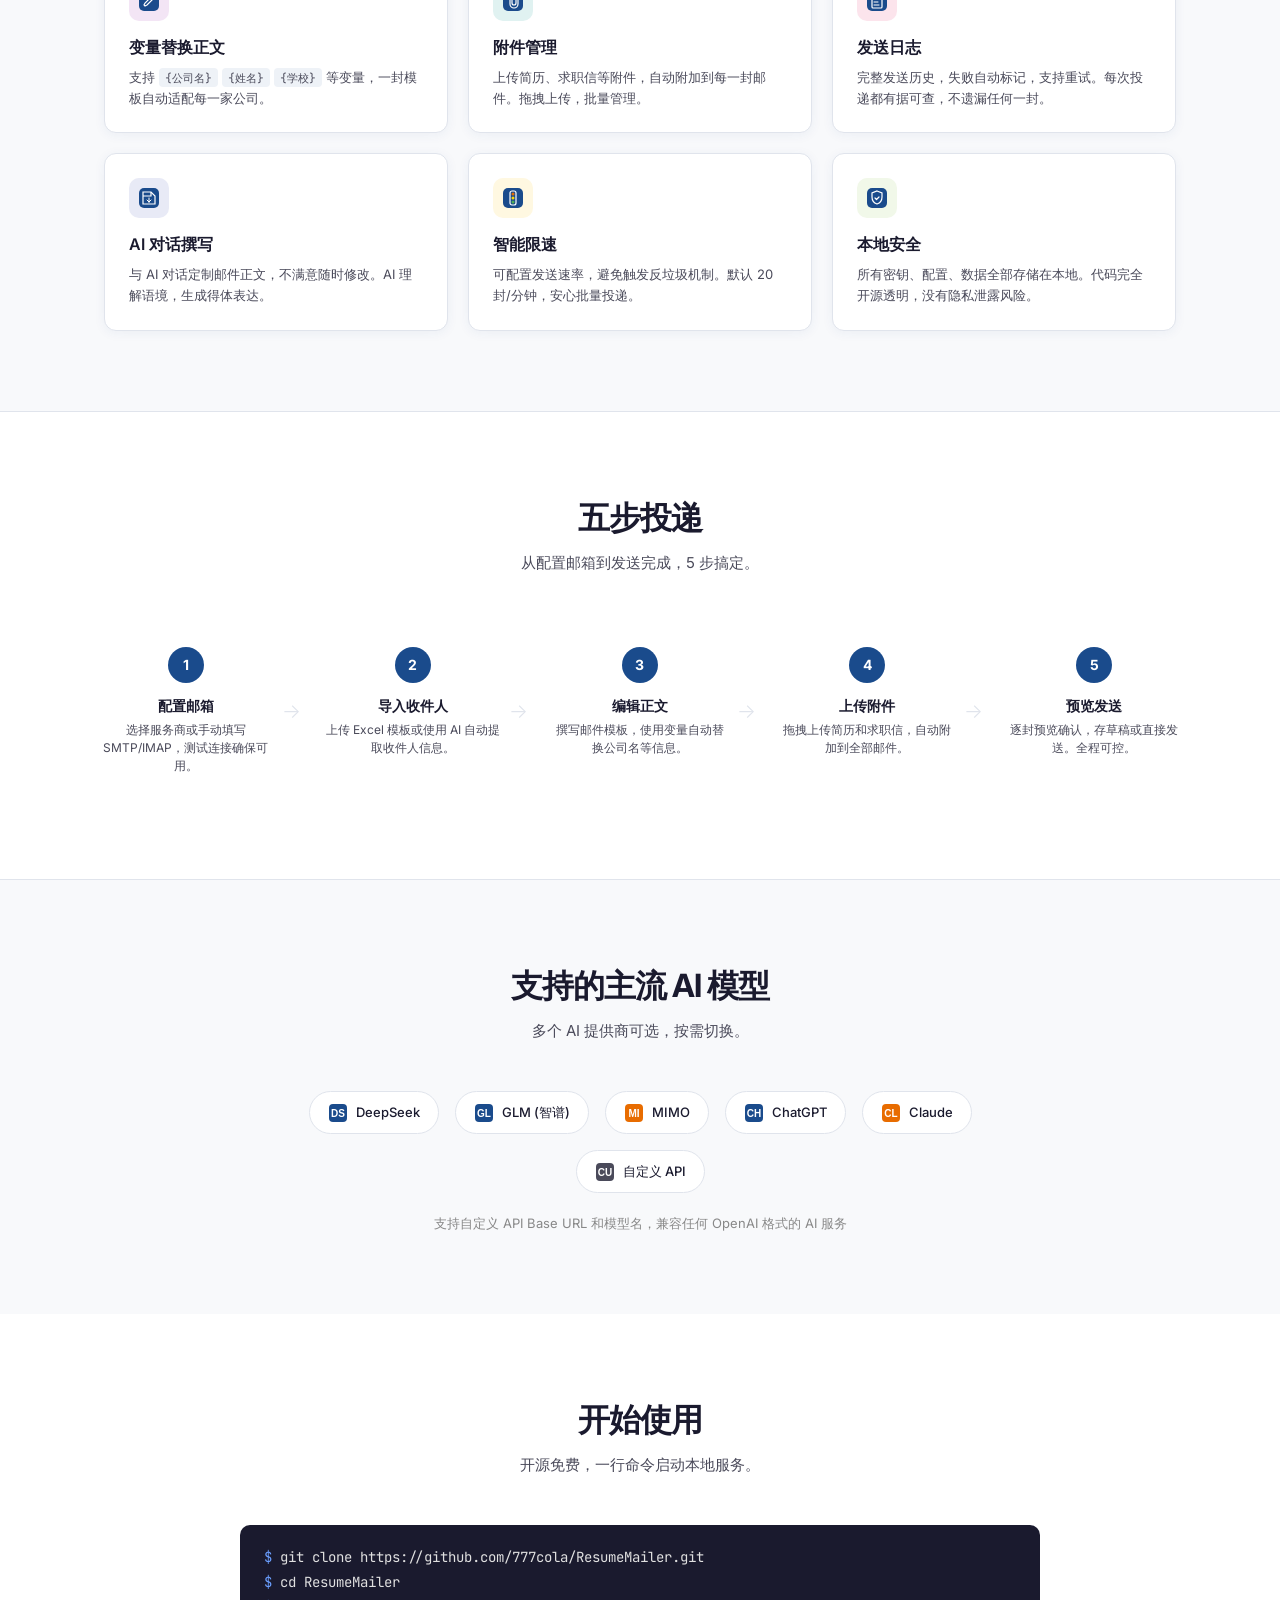
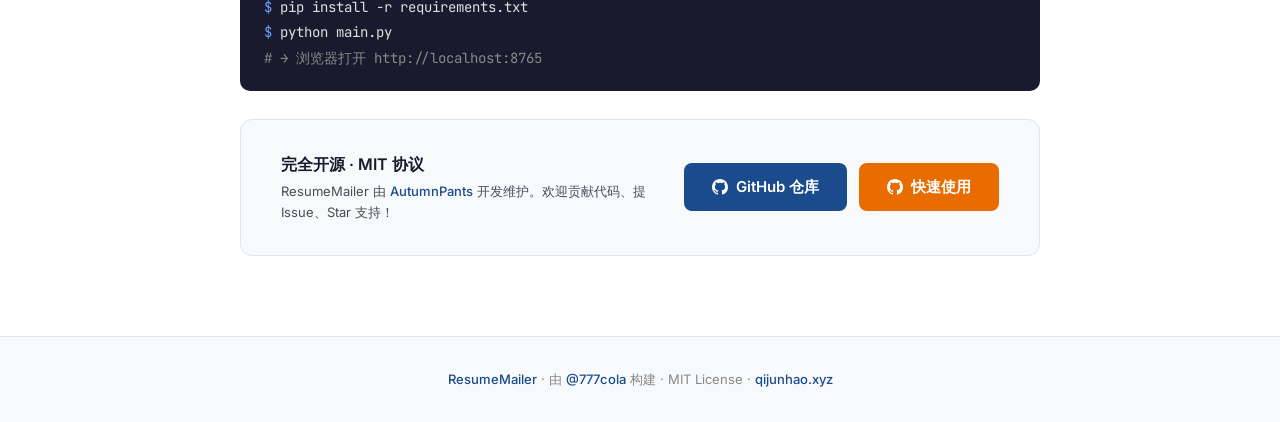
==== commit ae2023f3: "feat: 模型更新到 2026 秋季版本；界面去 emoji；默认值与导入合并 - 模型：DeepSeek deepseek-flash/v4-pro、MiMo v2.6、GPT-5.6、Claud" ====
--- a/index.html
+++ b/index.html
@@ -238,7 +238,7 @@
 <!-- ── Hero ── -->
 <section class="hero" id="hero">
   <div class="hero-left">
-    <div class="hero-badge animate-in">📬 开源 · 免费 · 本地安全</div>
+    <div class="hero-badge animate-in">开源 · 免费 · 本地安全</div>
     <h1 class="animate-in delay-1">批量投递简历，<br><span>一封都不落下</span></h1>
     <p class="animate-in delay-2">
       准备一份收件人名单（表格、截图、聊天记录都行）、一份简历、一段正文，<br>
@@ -246,7 +246,7 @@
       开源、免费，只在你自己的电脑上跑。
     </p>
     <div class="hero-actions animate-in delay-3">
-      <a href="#oss" class="btn-primary">🚀 快速开始</a>
+      <a href="#oss" class="btn-primary">快速开始</a>
       <a href="#features" class="btn-outline">了解功能</a>
       <a href="https://github.com/777cola/ResumeMailer" target="_blank" rel="noopener" class="btn-outline">
         <svg width="16" height="16" viewBox="0 0 16 16" fill="currentColor"><path d="M8 0C3.58 0 0 3.58 0 8c0 3.54 2.29 6.53 5.47 7.59.4.07.55-.17.55-.38 0-.19-.01-.82-.01-1.49-2.01.37-2.53-.49-2.69-.94-.09-.23-.48-.94-.82-1.13-.28-.15-.68-.52-.01-.53.63-.01 1.08.58 1.23.82.72 1.21 1.87.87 2.33.66.07-.52.28-.87.51-1.07-1.78-.2-3.64-.89-3.64-3.95 0-.87.31-1.59.82-2.15-.08-.2-.36-1.02.08-2.12 0 0 .67-.21 2.2.82.64-.18 1.32-.27 2-.27.68 0 1.36.09 2 .27 1.53-1.04 2.2-.82 2.2-.82.44 1.1.16 1.92.08 2.12.51.56.82 1.27.82 2.15 0 3.07-1.87 3.75-3.65 3.95.29.25.54.73.54 1.48 0 1.07-.01 1.93-.01 2.2 0 .21.15.46.55.38A8.013 8.013 0 0016 8c0-4.42-3.58-8-8-8z"/></svg>
@@ -261,7 +261,7 @@
       <!-- Card header -->
       <rect x="20" y="20" width="380" height="52" rx="16" fill="#f8f9fb"/>
       <rect x="20" y="52" width="380" height="20" fill="#f8f9fb"/>
-      <text x="48" y="52" font-family="Inter,system-ui,sans-serif" font-size="14" font-weight="600" fill="#1A4B8C">📧 投递预览</text>
+      <text x="48" y="52" font-family="Inter,system-ui,sans-serif" font-size="14" font-weight="600" fill="#1A4B8C">投递预览</text>
       <rect x="310" y="36" width="68" height="24" rx="12" fill="#e8f5e9"/>
       <text x="324" y="53" font-family="Inter,system-ui,sans-serif" font-size="11" font-weight="600" fill="#2e7d32">共 12 封</text>
       <!-- Row 1 -->
@@ -298,9 +298,9 @@
       <text x="180" y="227" font-family="Inter,system-ui,sans-serif" font-size="11" fill="#888">发送进度 70%</text>
       <!-- Stats row -->
       <rect x="48" y="248" width="140" height="20" rx="4" fill="#f1f8e9"/>
-      <text x="56" y="262" font-family="Inter,system-ui,sans-serif" font-size="10" fill="#2e7d32">📎 附件: 2 个文件</text>
+      <text x="56" y="262" font-family="Inter,system-ui,sans-serif" font-size="10" fill="#2e7d32">附件: 2 个文件</text>
       <rect x="200" y="248" width="142" height="20" rx="4" fill="#e8f0fe"/>
-      <text x="208" y="262" font-family="Inter,system-ui,sans-serif" font-size="10" fill="#1A4B8C">🚀 20 封/分钟</text>
+      <text x="208" y="262" font-family="Inter,system-ui,sans-serif" font-size="10" fill="#1A4B8C">20 封/分钟</text>
       <!-- Send button -->
       <rect x="132" y="282" width="156" height="28" rx="8" fill="#1A4B8C"/>
       <text x="186" y="301" font-family="Inter,system-ui,sans-serif" font-size="13" font-weight="600" fill="white">发送全部</text>
@@ -442,7 +442,7 @@
     </div>
     <div class="oss-card">
       <div class="oss-card-left">
-        <h3>📦 完全开源 · MIT 协议</h3>
+        <h3>完全开源 · MIT 协议</h3>
         <p>ResumeMailer 由 <a href="https://github.com/777cola" style="color:var(--primary);font-weight:500;">AutumnPants</a> 开发维护。欢迎贡献代码、提 Issue、Star 支持！</p>
       </div>
       <div class="oss-card-right">
